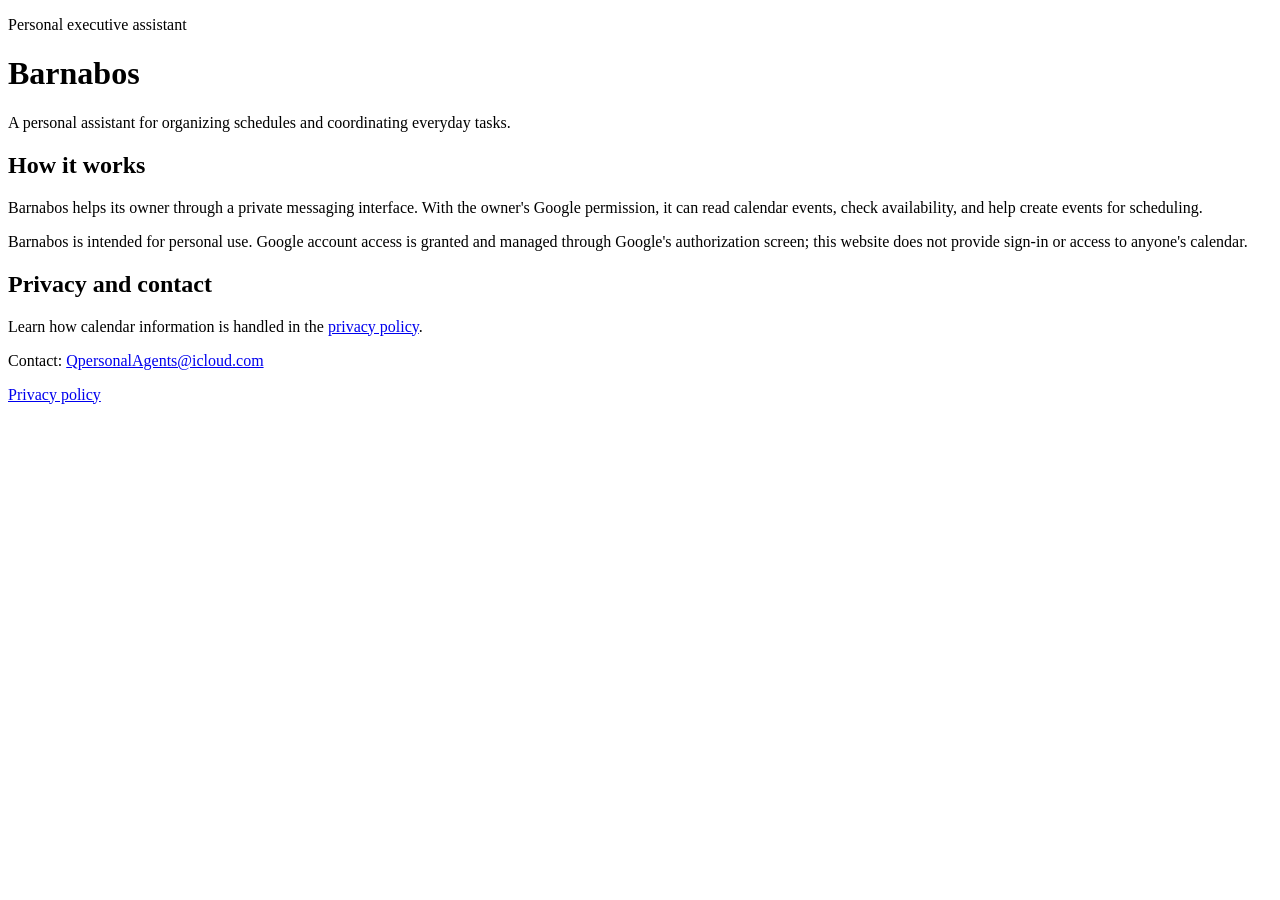
==== index.html @ d92fcc94 "Add index.html Co-authored-by: Copilot App <223556219+Copilot@users.noreply.github.com>" ====
<!doctype html>
<html lang="en">
<head>
  <meta charset="utf-8">
  <meta name="viewport" content="width=device-width, initial-scale=1">
  <meta name="description" content="Barnabos is a personal executive assistant for scheduling and coordination.">
  <title>Barnabos | Personal executive assistant</title>
  <link rel="stylesheet" href="style.css">
</head>
<body>
  <main>
    <header>
      <p class="eyebrow">Personal executive assistant</p>
      <h1>Barnabos</h1>
      <p class="lead">A personal assistant for organizing schedules and coordinating everyday tasks.</p>
    </header>
    <section>
      <h2>How it works</h2>
      <p>Barnabos helps its owner through a private messaging interface. With the owner's Google permission, it can read calendar events, check availability, and help create events for scheduling.</p>
      <p>Barnabos is intended for personal use. Google account access is granted and managed through Google's authorization screen; this website does not provide sign-in or access to anyone's calendar.</p>
    </section>
    <section>
      <h2>Privacy and contact</h2>
      <p>Learn how calendar information is handled in the <a href="privacy.html">privacy policy</a>.</p>
      <p>Contact: <a href="mailto:QpersonalAgents@icloud.com">QpersonalAgents@icloud.com</a></p>
    </section>
  </main>
  <footer><a href="privacy.html">Privacy policy</a></footer>
</body>
</html>
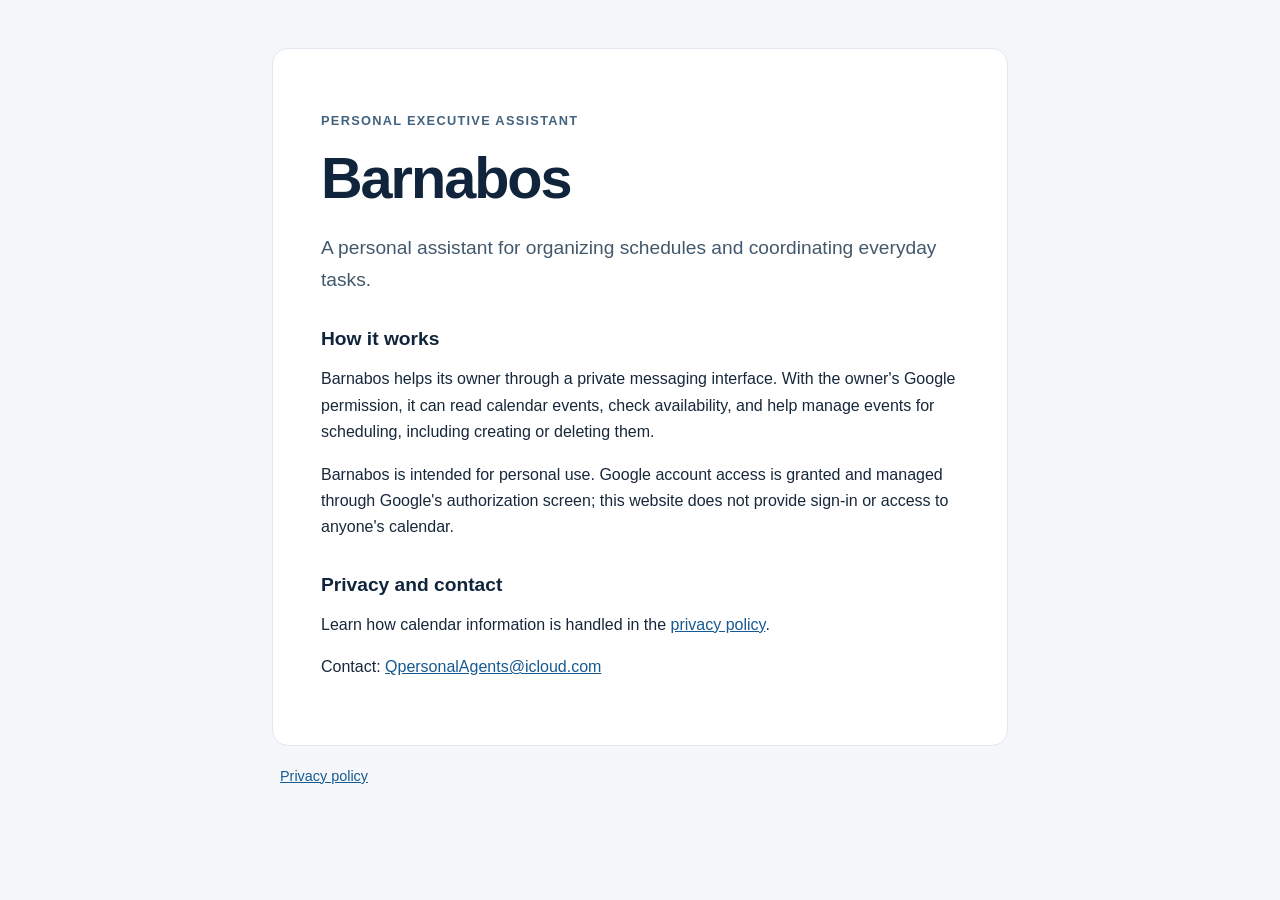
==== commit 82ee08ff: "Clarify calendar capabilities in index.html Co-authored-by: Copilot App <223556219+Copilot@users.nor" ====
--- a/index.html
+++ b/index.html
@@ -16,7 +16,7 @@
     </header>
     <section>
       <h2>How it works</h2>
-      <p>Barnabos helps its owner through a private messaging interface. With the owner's Google permission, it can read calendar events, check availability, and help create events for scheduling.</p>
+      <p>Barnabos helps its owner through a private messaging interface. With the owner's Google permission, it can read calendar events, check availability, and help manage events for scheduling, including creating or deleting them.</p>
       <p>Barnabos is intended for personal use. Google account access is granted and managed through Google's authorization screen; this website does not provide sign-in or access to anyone's calendar.</p>
     </section>
     <section>
--- a/style.css
+++ b/style.css
@@ -0,0 +1,67 @@
+:root {
+  color-scheme: light;
+  font-family: -apple-system, BlinkMacSystemFont, "Segoe UI", sans-serif;
+  color: #17283b;
+  background: #f5f7fa;
+}
+
+body {
+  max-width: 46rem;
+  margin: 0 auto;
+  padding: 3rem 1.5rem;
+  line-height: 1.65;
+}
+
+main {
+  background: #fff;
+  border: 1px solid #e1e7ee;
+  border-radius: 1rem;
+  padding: clamp(1.5rem, 5vw, 3rem);
+}
+
+h1, h2 {
+  line-height: 1.2;
+  color: #10243b;
+}
+
+h1 {
+  margin: 0.3rem 0 1rem;
+  font-size: clamp(2.4rem, 7vw, 3.6rem);
+  letter-spacing: -0.035em;
+}
+
+h2 {
+  margin-top: 2rem;
+  font-size: 1.2rem;
+}
+
+a {
+  color: #175a92;
+}
+
+a:focus-visible {
+  outline: 3px solid #175a92;
+  outline-offset: 3px;
+}
+
+.eyebrow {
+  color: #42637f;
+  font-size: 0.8rem;
+  font-weight: 700;
+  letter-spacing: 0.1em;
+  text-transform: uppercase;
+}
+
+.lead {
+  color: #42586c;
+  font-size: 1.2rem;
+}
+
+.muted, footer {
+  color: #596a79;
+  font-size: 0.9rem;
+}
+
+footer {
+  padding: 1.2rem 0.5rem;
+}
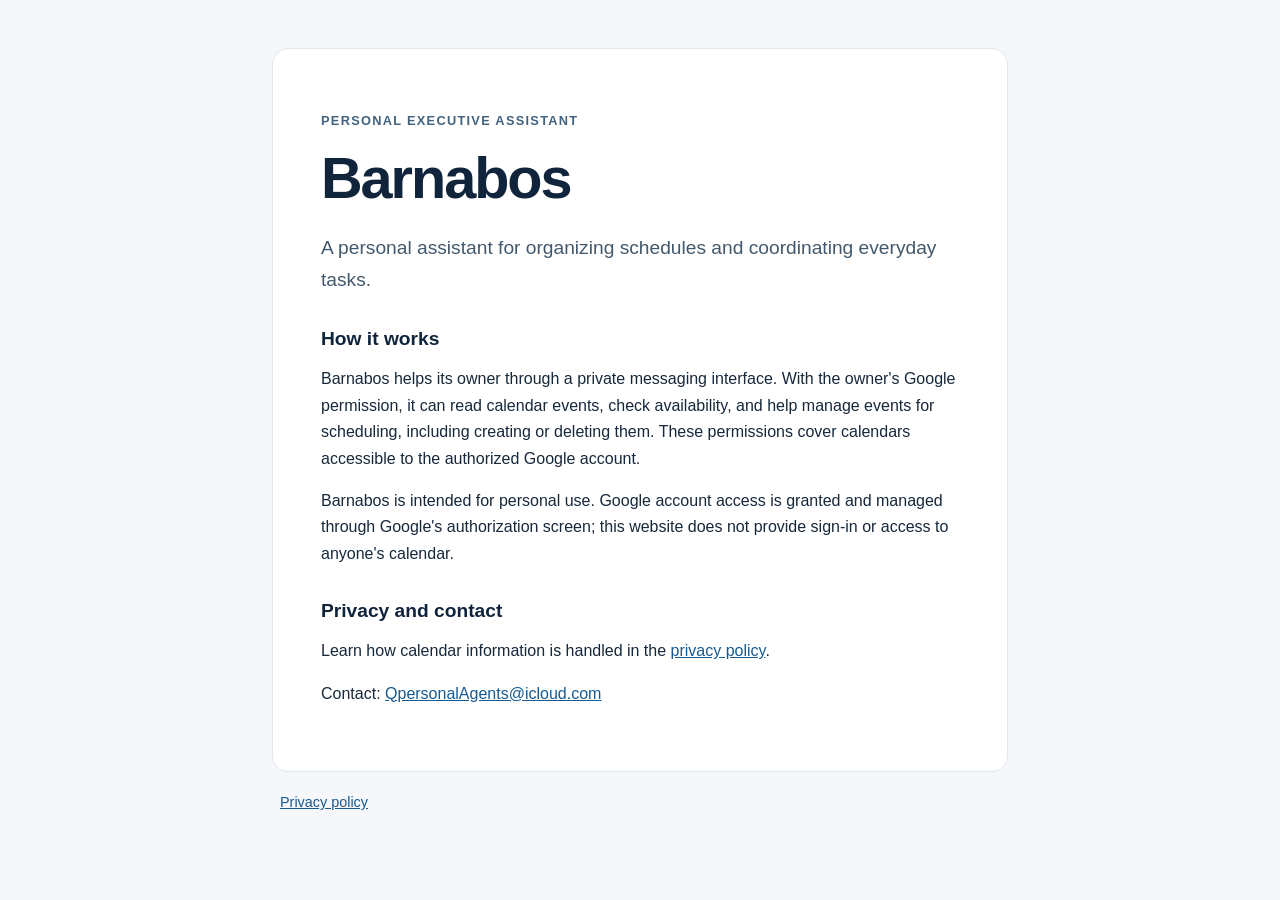
==== commit 58f99a05: "Clarify scope of Calendar access in index.html Co-authored-by: Copilot App <223556219+Copilot@users." ====
--- a/index.html
+++ b/index.html
@@ -16,7 +16,7 @@
     </header>
     <section>
       <h2>How it works</h2>
-      <p>Barnabos helps its owner through a private messaging interface. With the owner's Google permission, it can read calendar events, check availability, and help manage events for scheduling, including creating or deleting them.</p>
+      <p>Barnabos helps its owner through a private messaging interface. With the owner's Google permission, it can read calendar events, check availability, and help manage events for scheduling, including creating or deleting them. These permissions cover calendars accessible to the authorized Google account.</p>
       <p>Barnabos is intended for personal use. Google account access is granted and managed through Google's authorization screen; this website does not provide sign-in or access to anyone's calendar.</p>
     </section>
     <section>
